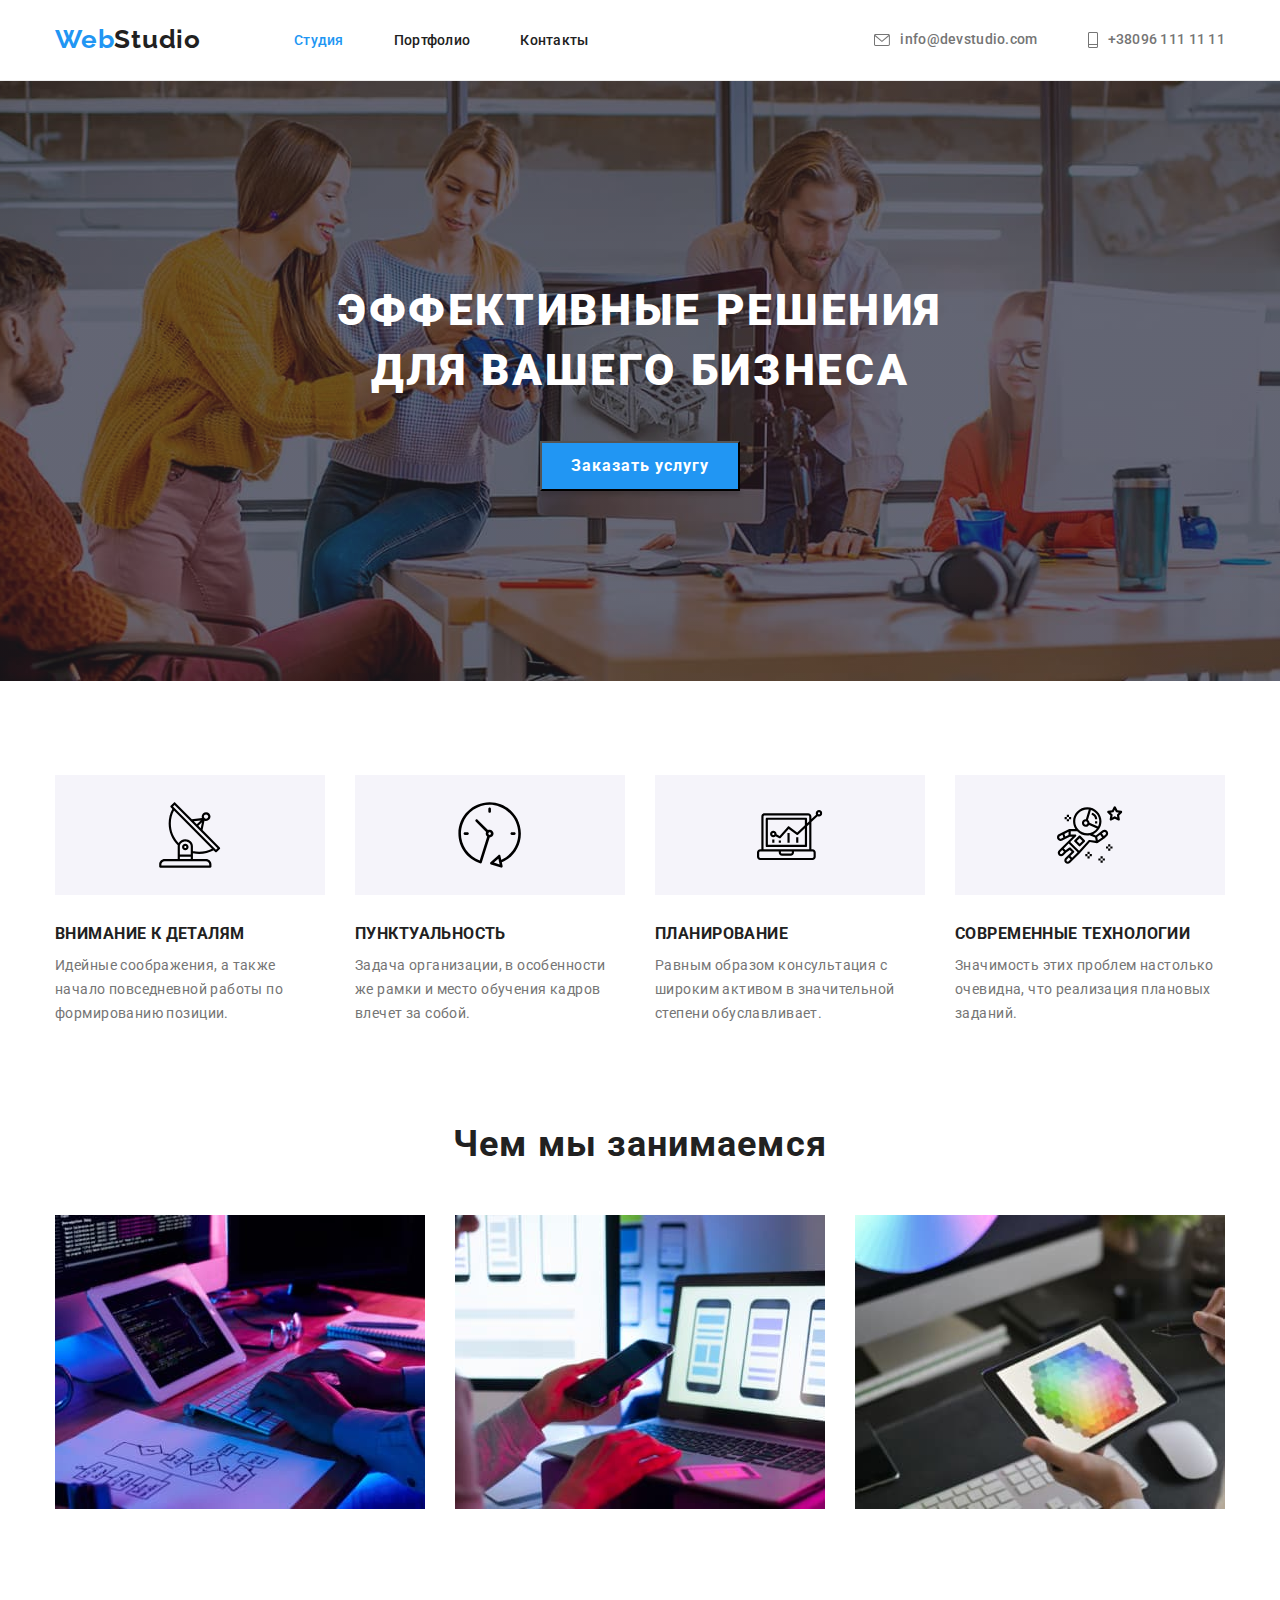
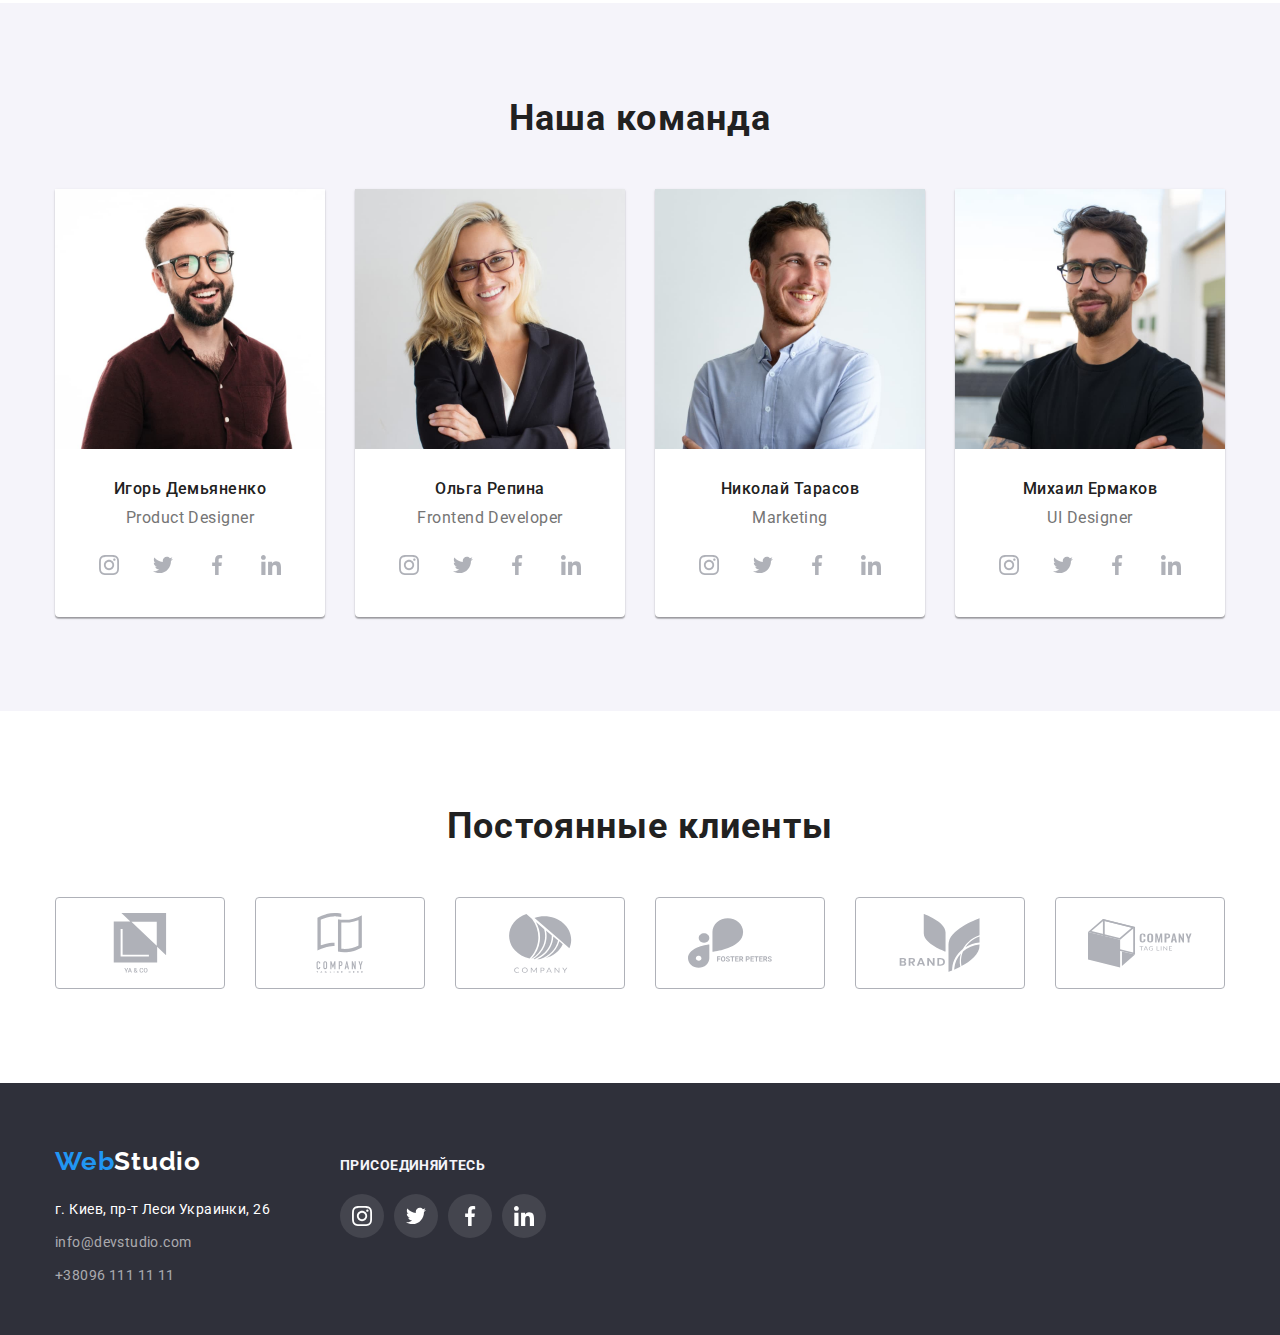
==== index.html @ df38a28b "start 5" ====
<!DOCTYPE html>
<html lang="ru">
<head>
    <meta charset="UTF-8">
    <meta http-equiv="X-UA-Compatible" content="IE=edge">
    <meta name="viewport" content="width=device-width, initial-scale=1.0">
    <title>Студия</title>
    <link rel="stylesheet" href="https://cdnjs.cloudflare.com/ajax/libs/modern-normalize/1.1.0/modern-normalize.css"
        integrity="sha512-Y0MM+V6ymRKN2zStTqzQ227DWhhp4Mzdo6gnlRnuaNCbc+YN/ZH0sBCLTM4M0oSy9c9VKiCvd4Jk44aCLrNS5Q=="
        crossorigin="anonymous" referrerpolicy="no-referrer" />
<link rel="preconnect" href="https://fonts.googleapis.com">
<link rel="preconnect" href="https://fonts.gstatic.com" crossorigin>
<link
    href="https://fonts.googleapis.com/css2?family=Raleway:wght@700;900&family=Roboto:wght@400;500;700;900&display=swap"
    rel="stylesheet">
    <link rel="stylesheet" href="css/style.css">
</head>
<body>
    <!-- HEADER SECTION -->
    <header class="header">
        <div class="main-nav container">
            <nav class="nav">
                <a href="./index.html" class="logo">Web<span class="logo-span">Studio</span>
                </a>
                <ul class="nav-list">
                    <li class="nav-item">
                        <a class="nav-link current" href="./index.html">Студия</a>
                    </li>
                    <li class="nav-item">
                        <a class="nav-link" href="./portfolio.html">Портфолио</a>
                    </li>
                    <li class="nav-item">
                        <a class="nav-link" href="#adress">Контакты</a>
                    </li>
                </ul>
            </nav>
            <ul class="nav-contact">
                <li class="nav-contact-item">
                    <a class="nav-contact-link" href="mailto:info@devstudio.com"><svg class="nav-icon" width="16" height="12">
                        <use href="./image/symbol-defs.svg#icon-mail">
                        </use>
                    </svg>info@devstudio.com
                       </a>
                </li>
                <li class="nav-contact-item">
                   
                    <a class="nav-contact-link" href="tel:+380961111111">
                        <svg class="nav-icon" width="10" height="16">
                            <use href="./image/symbol-defs.svg#icon-phone">
                            </use>
                        </svg>+38096 111 11 11
                       </a>
                </li>
            </ul>
        </div>
    </header>
        <!-- HERO SECTION -->
        <main>
        
            <section class="hero-section section overlay">
                <div class="container">
                <h1 class="hero-title">ЭФФЕКТИВНЫЕ РЕШЕНИЯ<br>ДЛЯ ВАШЕГО БИЗНЕСА </h1>
                <button class="primary-button" type="button">Заказать услугу</button>
            </div>
            </section>
        
        <!-- REASONS SECTION -->
        
    <section class="reasons section">
        <div class="container">
        <ul class="reasons-list">
            <li class="reasons-item"><div class="for-image">
                <svg class="antena">
                    <use href="./image/symbol-defs.svg#icon-antenna"></use>
                </svg>
            </div><h3 class="reasons">ВНИМАНИЕ К ДЕТАЛЯМ</h3>
                <p class="reasons-text">Идейные соображения, а также начало повседневной работы по формированию позиции.</p>
            </li>
            <li class="reasons-item"><div class="for-image"><svg class="antena">
                <use href="./image/symbol-defs.svg#icon-clock"></use>
            </svg></div><h3 class="reasons">ПУНКТУАЛЬНОСТЬ</h3>
            <p class="reasons-text">Задача организации, в особенности же рамки и место обучения кадров влечет за собой.</p></li>
            <li class="reasons-item"><div class="for-image"><svg class="antena">
                <use href="./image/symbol-defs.svg#icon-diagram"></use>
            </svg></div><h3 class="reasons">ПЛАНИРОВАНИЕ</h3>
            <p class="reasons-text">Равным образом консультация с широким активом в значительной степени обуславливает.</p></li>
            <li class="reasons-item"><div class="for-image"><svg class="antena">
                <use href="./image/symbol-defs.svg#icon-astronaut"></use>
            </svg></div><h3 class="reasons">СОВРЕМЕННЫЕ ТЕХНОЛОГИИ</h3>
            <p class="reasons-text">Значимость этих проблем настолько очевидна, что реализация плановых заданий.</p>
        </li>
        </ul>
    </div>
    </section>

    <!-- SPECIFIC SECTION -->
    <section class="specific section">
        <div class="container">
        <h2 class="specific-title">
            Чем мы занимаемся
        </h2>
        <ul class="specific-list">
            <li class="specific-item"><img src="./image/1.jpg" width="370" alt="Программист пишет код"/></li>
            <li class="specific-item"><img src="./image/2.jpg" width="370" alt="Мобильная разработка"/></li>
            <li class="specific-item"><img src="./image/3.jpg" width="370" alt="Планшет с палитрой"/></li>
        </ul>
        </div>
    </section>
    <!-- COMAND SECTION -->
    
    <section class="command section">
        <div class="container">
        <h2 class="command-title">
            Наша команда
        </h2>
        <ul class="command-list">
            <li class="command-item"><img src="./image/4.jpg" width="270" height="428" alt="Игорь Демьяненко" />
                <div>
                    <h3 class="command-name margin">Игорь Демьяненко</h3>
                    <p class="command-prof margin">Product Designer</p>
                        <ul class="command-social">
                            <li class="command-list-item">
                                <a class="command-link">
                                    <svg class="svg-command" width="20" height="20">
                                        <use href="./image/symbol-defs.svg#icon-instagram-2-1"></use>
                                    </svg>
                                </a>
                            </li>
                            <li class="command-list-item"
                                ><a class="command-link">
                                    <svg class="svg-command" width="20" height="20">
                                        <use href="./image/symbol-defs.svg#icon-twitter-1-1"></use>
                                    </svg>
                                </a>
                            </li>
                            <li class="command-list-item">
                                <a class="command-link">
                                    <svg class="svg-command" width="20" height="20">
                                        <use href="./image/symbol-defs.svg#icon-facebook-1-1"></use>
                                    </svg>
                                </a>
                            </li>
                            <li class="command-list-item">
                                <a class="command-link">
                                    <svg class="svg-command" width="20" height="20">
                                        <use href="./image/symbol-defs.svg#icon-linkedin-1-1"></use>
                                    </svg>
                                </a>
                            </li>
                        </ul>
                </div>
            </li>
            <li class="command-item"><img src="./image/5.jpg" width="270" height="428" alt="Ольга Репина"/>
                <div>
                    <h3 class="command-name margin">Ольга Репина</h3>
                    <p class="command-prof margin">Frontend Developer</p>
                        <ul class="command-social">
                            <li class="command-list-item">
                                <a class="command-link">
                                    <svg class="svg-command" width="20" height="20">
                                        <use href="./image/symbol-defs.svg#icon-instagram-2-1"></use>
                                    </svg>
                                </a>
                            </li>
                            <li class="command-list-item">
                                <a class="command-link">
                                    <svg class="svg-command" width="20" height="20">
                                        <use href="./image/symbol-defs.svg#icon-twitter-1-1"></use>
                                    </svg>
                                </a>
                            </li>
                            <li class="command-list-item">
                                <a class="command-link">
                                    <svg class="svg-command" width="20" height="20">
                                        <use href="./image/symbol-defs.svg#icon-facebook-1-1"></use>
                                    </svg>
                                </a>
                            </li>
                            <li class="command-list-item">
                                <a class="command-link">
                                    <svg class="svg-command" width="20" height="20">
                                        <use href="./image/symbol-defs.svg#icon-linkedin-1-1"></use>
                                    </svg>
                                </a>
                            </li>
                        </ul>
                </div>
            </li>
            <li class="command-item"><img src="./image/6.jpg" width="270" height="428" alt="Николай Тарасов"/>
                <div>
                <h3 class="command-name margin">Николай Тарасов</h3>
                <p class="command-prof margin">Marketing</p>
                <ul class="command-social">
                <li class="command-list-item"><a class="command-link">
                    <svg class="svg-command" width="20" height="20">
                            <use href="./image/symbol-defs.svg#icon-instagram-2-1">
                            </use>
            
                        </svg></a></li>
                <li class="command-list-item"><a class="command-link">
                    <svg class="svg-command" width="20" height="20">
                            <use href="./image/symbol-defs.svg#icon-twitter-1-1">
                            </use>
            
                        </svg></a></li>
                <li class="command-list-item"><a class="command-link">
                    <svg class="svg-command" width="20" height="20">
                            <use href="./image/symbol-defs.svg#icon-facebook-1-1">
                            </use>
            
                        </svg></a></li>
                <li class="command-list-item"><a class="command-link">
                    <svg class="svg-command" width="20" height="20">
                            <use href="./image/symbol-defs.svg#icon-linkedin-1-1">
                            </use>
                        </svg></a>
                    </li>
                                   </ul>
                                   </div>
            <li class="command-item"><img src="./image/7.jpg" width="270" height="428" alt="Михаил Ермаков" />
                <div>
                    <h3 class="command-name margin">Михаил Ермаков</h3>
                    <p class="command-prof margin">UI Designer</p>
                    <ul class="command-social">
                        <li class="command-list-item"><a class="command-link">
                                <svg class="svg-command" width="20" height="20">
                                    <use href="./image/symbol-defs.svg#icon-instagram-2-1">
                                    </use>
            
                                </svg></a></li>
                        <li class="command-list-item"><a class="command-link">
                                <svg class="svg-command" width="20" height="20">
                                    <use href="./image/symbol-defs.svg#icon-twitter-1-1">
                                    </use>
            
                                </svg></a></li>
                        <li class="command-list-item"><a class="command-link">
                                <svg class="svg-command" width="20" height="20">
                                    <use href="./image/symbol-defs.svg#icon-facebook-1-1">
                                    </use>
            
                                </svg></a></li>
                        <li class="command-list-item"><a class="command-link">
                                <svg class="svg-command" width="20" height="20">
                                    <use href="./image/symbol-defs.svg#icon-linkedin-1-1">
                                    </use>
            
                                </svg></a></li>
                    </ul>
                </div>
            </li>
            </ul>
        </div>
    </section>
    <!-- client sections-->
    <section class="section clients">
        <div class="container">
            <h2 class="title-clients">
                Постоянные клиенты
            </h2>
            <ul class="clienst-list">
                <li class="clients-item">

                    <a class="clients-link">
                    <svg class="icon icon-Union-2 svg-command" width="106" height="60">
                        <use href="./image/symbol-defs.svg#icon-Union-2"></use>
                    </svg>
                    </a>

                </li>
                <li class="clients-item">
                        <a class="clients-link">
                        <svg class="icon icon-group-3-1 svg-command" width="106" height="60">
                            <use href="./image/symbol-defs.svg#icon-group-3-1"></use>
                        </svg>
                        </a>

                </li>
                <li class="clients-item">
                        <a class="clients-link">
                    <svg class="icon icon-Object-2 svg-command" width="106" height="60">
                        <use href="./image/symbol-defs.svg#icon-Object-2"></use>
                    </svg>
             </a>
                </li>
                <li class="clients-item">
                        <a class="clients-link">
                        <svg class="icon icon-group-2 svg-command" width="106" height="60">
                            <use href="./image/symbol-defs.svg#icon-group-2"></use>
                        </svg>
                        </a>

                </li>
                <li class="clients-item">
                        <a class="clients-link">
                        <svg class="icon icon-group-1 svg-command" width="106" height="60">
                            <use href="./image/symbol-defs.svg#icon-group-1"></use>
                        </svg>
                        </a>

                </li>
                <li class="clients-item">
                        <a class="clients-link">
                        <svg class="icon icon-Object-1 svg-command" width="106" height="60">
                            <use href="./image/symbol-defs.svg#icon-Object-1"></use>
                        </svg>
                        </a>
                </li>
            </ul>


        </div>

    </section>
</main>
<!-- FOOTER SECTION -->
<footer class="footer">
    <div class="container">
        <div class="footer-logo">
    <a class="logo-footer" href="./index.html">Web<span class="span-footer">Studio</span>
    </a>
    <address class="address" id="adress">
        <ul class="adress-list">
            <li class="adress-item">г. Киев, пр-т Леси Украинки, 26</li>
            <li class="adress-item">
                <a class="adress-link" href="mailto:info@devstudio.com">info@devstudio.com</a>
            </li>
            <li class="adress-item">
                <a class="adress-link" href="tel:+380961111111">+38096 111 11 11</a>
            </li>
        </ul>
    </address>
    </div>
    <div class="common">
        <h3 class="common-title">
            присоединяйтесь
        </h3>
        <ul class="common-social">
            <li class="common-list-item"><a class="common-link" href="#0" target="_blank" rel="noreferrer nopener">
                    <svg class="svg-common" width="20" height="20">
                        <use href="./image/symbol-defs.svg#icon-instagram-2-1">
                        </use>
        
                    </svg></a></li>
            <li class="common-list-item"><a class="common-link" href="#0" target="_blank" rel="noreferrer nopener">
                    <svg class="svg-common" width="20" height="20">
                        <use href="./image/symbol-defs.svg#icon-twitter-1-1">
                        </use>
        
                    </svg></a></li>
            <li class="common-list-item"><a class="common-link" href="#0" target="_blank" rel="noreferrer nopener">
                    <svg class="svg-common" width="20" height="20">
                        <use href="./image/symbol-defs.svg#icon-facebook-1-1">
                        </use>
        
                    </svg></a></li>
            <li class="common-list-item"><a class="common-link" href="#0" target="_blank" rel="noreferrer nopener">
                    <svg class="svg-common" width="20" height="20">
                        <use href="./image/symbol-defs.svg#icon-linkedin-1-1">
                        </use>
        
                    </svg></a></li>
        </ul>

    </div>
</div>
</footer>
<script>
    const refs = {
            openModalBtn: document.querySelector('[data-modal-open]'),
            closeModalBtn: document.querySelector('[data-modal-close]'),
            modal: document.querySelector('[data-modal]'),
        };

        refs.openModalBtn.addEventListener('click', toggleModal);
        refs.closeModalBtn.addEventListener('click', toggleModal);

        function toggleModal() {
            refs.modal.classList.toggle('is-hidden');
        }
</script>
</body>
</html>
---- css/style.css ----
html {
  scroll-behavior: smooth;
}

/*Переменные*/
:root {
  --button-primary-color: #2196f3;
  --logo-first-color: #2196f3;
  --black-logo-color: #212121;
  --logo-white-color: #ffffff;
  --text-grey-color: #757575;
  --button-background-color: #f5f4fa;
  --footer-backgroung-color: #2f303a;
  --footer-text-color: rgba(255, 255, 255, 0.6);
  --command-backgroung-color: #f5f4fa;
}
h1,
h2,
h3,
h4,
h5,
h6,
p,
ul {
  margin: 0;
}
body {
  font-family: "Roboto", sans-serif;
  background-color: #ffffff;
  color: #757575;
  font-size: 14px;
  line-height: 1.71;
}

img {
  display: block;
  max-width: 100%;
  height: auto;
}

h2 {
  font-weight: 700;
  font-size: 36px;
  line-height: 1.17;
  text-align: center;
  letter-spacing: 0.03em;
  color: var(--black-logo-color);
}
a {
  text-decoration: none;
}
ul {
  padding: 0px;
  list-style: none;
}
.section {
  padding-top: 94px;
  padding-bottom: 94px;
}
.visually-hidden {
  position: absolute;
  white-space: nowrap;
  width: 1px;
  height: 1px;
  overflow: hidden;
  border: 0;
  padding: 0;
  clip: rect(0 0 0 0);
  clip-path: inset(50%);
  margin: -1px;
}
.main-nav {
  display: flex;
  align-items: center;
}
.header {
  border-bottom: solid 1px;
  color: #ececec;
}
.container {
  width: 1200px;
  margin-left: auto;
  margin-right: auto;
  padding-left: 15px;
  padding-right: 15px;
}
/*HEADER sections*/

.nav {
  display: flex;
}

.logo {
  font-family: Raleway, sans-serif;
  font-weight: 700;
  font-size: 26px;
  line-height: 1.19;
  letter-spacing: 0.03em;
  padding-top: 24px;
  padding-bottom: 25px;
  color: var(--logo-first-color);
}
.logo-span {
  color: var(--black-logo-color);
}
.nav-list {
  margin-left: 93px;
  display: flex;
}

.nav-list li {
}

.nav-list .nav-item + .nav-item {
  margin-left: 50px;
}

.nav-item {
}
.nav-link {
  display: inline-block;
  padding-top: 32px;
  padding-bottom: 32px;
  font-weight: 500;
  font-size: 14px;
  line-height: 16px;
  letter-spacing: 0.02em;
  color: var(--black-logo-color);

  transition-property: color;
  transition-duration: 250ms;
  transition-timing-function: cubic-bezier(0.4, 0, 0.2, 1);
}
.nav-link:focus,
.nav-link:hover {
  color: var(--button-primary-color);
}

.current {
  background-color: var(--logo-white-color);
  color: var(--button-primary-color);
}
.nav-contact {
  display: flex;
  margin-left: auto;
}
.nav-contact-item {
}
.nav-contact .nav-contact-item + .nav-contact-item {
  margin-left: 50px;
}

.nav-contact-link {
  display: flex;
  align-items: center;
  font-weight: 500;
  font-size: 14px;
  line-height: 1.14;
  letter-spacing: 0.02em;
  color: var(--text-grey-color);
  padding-top: 32px;
  padding-bottom: 32px;

  transition-property: color;
  transition-duration: 250ms;
  transition-timing-function: cubic-bezier(0.4, 0, 0.2, 1);
}
.nav-contact-link:focus,
.nav-contact-link:hover {
  color: var(--button-primary-color);
}
.hero-section {
  background-color: var(--footer-backgroung-color);
  text-align: center;
  padding: 200px 0;
  margin-left: auto;
  margin-right: auto;
}
.overlay {
  max-width: 1600px;
  height: 600px;
  margin-left: auto;
  margin-right: auto;
  background-image: linear-gradient(
      to right,
      rgba(47, 48, 58, 0.4),
      rgba(47, 48, 58, 0.4)
    ),
    url(../image/hero.jpg);
  background-repeat: no-repeat;
  background-size: cover;
  background-position: center;
}
.hero-title {
  margin-top: 0px;
  margin-bottom: 40px;
  font-weight: 900;
  font-size: 44px;
  line-height: 1.36;
  letter-spacing: 0.06em;
  text-transform: uppercase;
  color: var(--logo-white-color);
}

.primary-button {
  cursor: pointer;
  display: inline-block;
  width: 200px;
  height: 50px;
  font-weight: 700;
  font-size: 16px;
  line-height: 1.87;
  align-items: center;
  text-align: center;
  letter-spacing: 0.06em;
  background-color: var(--logo-first-color);
  color: var(--logo-white-color);
  box-shadow: 0px 4px 4px rgba(0, 0, 0, 0.15);
}

.primary-button:focus,
.primary-button:hover {
  background-color: #188ce8;
  color: var(--logo-white-color);
}

/*Reasons sections*/
.reasons {
  padding: 0px;
  margin: 0px;
}
.reasons-list {
  display: flex;
  margin-top: 94px;
  padding: 0px;
}
.reasons-item {
  text-align: left;
  font-weight: 700;
  font-size: 14px;
  line-height: 1.14;
  letter-spacing: 0.03em;
  color: var(--black-logo-color);
}
.reasons-text {
  width: 270px;
  height: 75px;
  margin-top: 10px;
  margin-bottom: 0px;
  font-weight: 400;
  font-size: 14px;
  line-height: 1.71;
  letter-spacing: 0.03em;
  color: var(--text-grey-color);
}
.reasons-item:not(:last-child) {
  margin-right: 30px;
}
.for-image {
  align-items: center;
  justify-content: center;
  display: flex;
  width: 270px;
  height: 120px;
  background-color: var(--command-backgroung-color);
  margin-bottom: 30px;
}

.clock {
  background-image: url(../svg/clock.svg);
  background-repeat: no-repeat;
  background-position: center;
}
.diagrama {
  background-image: url(../svg/diagram.svg);
  background-repeat: no-repeat;
  background-position: center;
}
.cosmonavt {
  background-image: url(../svg/astronaut.svg);
  background-repeat: no-repeat;
  background-position: center;
}

/*Specific sections*/
.specific {
}
.specific-title {
  margin-bottom: 50px;
}
.specific-list {
  display: flex;
}
.specific-list .specific-item + .specific-item {
  margin-left: 30px;
}
.specific-item {
}
/*Command Sections*/
.command.section {
  background-color: var(--button-background-color);
}
.command {
}
.about-div {
  box-shadow: 0px 1px 3px rgba(0, 0, 0, 0.12), 0px 1px 1px rgba(0, 0, 0, 0.14),
    0px 2px 1px rgba(0, 0, 0, 0.2);
  border-radius: 0px 0px 4px 4px;
}
.container-about {
  text-align: center;
}
.command-title {
  margin-bottom: 50px;
}
.command-list {
  display: flex;
  padding: 0px;
}
.command-social {
  padding-bottom: 30px;
  padding-right: 32px;
  padding-left: 32px;
  display: flex;
}

.command-name {
  margin-top: 30px;
  font-weight: 500;
  font-size: 16px;
  line-height: 1.19;
  text-align: center;
  letter-spacing: 0.03em;
  color: var(--black-logo-color);
}

.command-list :not(:last-child) {
  margin-right: 30px;
}
.command-name.margin {
  margin-right: 0px;
}
.command-prof.margin {
  margin-right: 0px;
}

.command-item {
  box-shadow: 0px 1px 3px rgba(0, 0, 0, 0.12), 0px 1px 1px rgba(0, 0, 0, 0.14),
    0px 2px 1px rgba(0, 0, 0, 0.2);
  border-radius: 0px 0px 4px 4px;

  background-color: var(--logo-white-color);
  width: 270px;
}
.command-list-item {
  width: 44px;
  height: 44px;
}
.command-list-item:not(:last-child) {
  margin-right: 10px;
}
.command-link {
  width: 100%;
  height: 100%;
  background-color: transparent;
  border-radius: 50%;
  display: flex;
  justify-content: center;
  align-items: center;
  color: #afb1b8;
}
.command-link:hover,
.command-link:focus {
  background-color: var(--button-primary-color);
  color: var(--logo-white-color);
}
.svg-command {
  fill: currentColor;
}
.command-prof {
  padding-bottom: 16px;
  margin-top: 10px;
  font-weight: 400;
  font-size: 16px;
  line-height: 1.19;
  text-align: center;
  letter-spacing: 0.03em;
}
/*MAIN PORTFOLIO SECTION*/

.work {
}
.work-list {
  display: flex;
  justify-content: center;
  margin-bottom: 50px;
  padding: 0px;
}
.work-list :last-child {
  margin-right: 0px;
}
.work-item {
  display: inline-block;
  margin-right: 8px;
  color: var(--black-logo-color);
  background-color: var(--button-background-color);
}

.work-button {
  border-radius: 4px;
  font-weight: 500;
  font-size: 16px;
  line-height: 1.62;
  text-align: center;
  letter-spacing: 0.03em;
}
.work-button:focus,
.work-button:hover {
  color: var(--logo-white-color);
  background-color: var(--logo-first-color);
  box-shadow: 0px 3px 1px rgba(121, 77, 77, 0.1),
    0px 1px 2px rgba(0, 0, 0, 0.08), 0px 2px 2px rgba(0, 0, 0, 0.12);
}
.button {
  border-radius: 4px;
  text-align: center;
  padding: 6px 22px;
}
.div-gallery {
  padding-right: 24px;
  padding-left: 24px;
  padding-bottom: 20px;
}
.gallery-list {
  display: flex;
  flex-wrap: wrap;
  padding: 0px;
}
.gallery-item {
  background: var(--logo-white-color);
  border: 1px solid #eeeeee;
  width: 370px;
  height: 404px;
  margin-right: 30px;
  margin-bottom: 30px;
}
.gallery-item:focus,
.gallery-item:hover {
  box-shadow: 0px 1px 1px rgba(0, 0, 0, 0.12), 0px 4px 4px rgba(0, 0, 0, 0.06),
    1px 4px 6px rgba(0, 0, 0, 0.16);
}
.gallery-list :nth-child(3n) {
  margin-right: 0px;
}
.gallery-list :nth-last-child(-n + 3) {
  margin-bottom: 0px;
}

.gallery-title {
  margin-top: 20px;
  font-weight: 700;
  font-size: 18px;
  line-height: 2;
  letter-spacing: 0.06em;
  color: var(--black-logo-color);
}
.text-gallery {
  font-weight: 400;
  font-size: 16px;
  line-height: 1.87;
  letter-spacing: 0.03em;
}

/* Clients sections*/
.footer > .container {
  display: flex;
  align-items: baseline;
}

.title-clients {
  margin-bottom: 50px;
}
.clients-item {
  margin-right: 30px;
  width: 170px;
  height: 92px;
}
.clienst-list {
  display: flex;
}
.clients-link {
  padding: 16px 32px 16px 32px;
  border-radius: 4px;
  border: 1px solid #afb1b8;
  background-color: transparent;
  display: flex;
  justify-content: center;
  align-items: center;
  color: #afb1b8;
  width: 100%;
  height: 100%;
}
.clients-link:hover,
.clients-link:focus {
  color: var(--button-primary-color);
  border: 1px solid var(--button-primary-color);
}
/*Footer sections*/
.footer-logo {
  padding-top: 60px;
}
.common {
  padding-top: 75px;
  margin-left: 70px;
}

.common-title {
  font-weight: 700;
  font-size: 14px;
  line-height: 1.14;
  letter-spacing: 0.03em;
  text-transform: uppercase;
  color: var(--button-background-color);
}
.footer {
  background-color: var(--footer-backgroung-color);
}
.logo-footer {
  font-family: Raleway, sans-serif;
  font-weight: 700;
  font-size: 26px;
  line-height: 1.19;
  letter-spacing: 0.03em;
  color: var(--button-primary-color);
}
.common-list-item {
  width: 44px;
  height: 44px;
  background-color: #ffffff 10%;
}
.common-list-item:not(:last-child) {
  margin-right: 10px;
}
.common-link {
  color: var(--logo-white-color);
  width: 100%;
  height: 100%;
  background-color: rgba(255, 255, 255, 0.1);
  border-radius: 50%;
  display: flex;
  align-items: center;
  justify-content: center;
  transition-property: background-color;
  transition-duration: 250ms;
  transition-timing-function: cubic-bezier(0.4, 0, 0.2, 1);
}
.common-link:hover,
.common-link:focus {
  background-color: var(--button-primary-color);
}
.svg-common {
  fill: currentColor;
}
.common-social {
  padding-bottom: 97px;
  margin-top: 20px;
  display: flex;
}
.span-footer {
  font-family: Raleway, sans-serif;
  font-weight: 700;
  font-size: 26px;
  line-height: 1.19;
  letter-spacing: 0.03em;
  color: var(--logo-white-color);
}
.address {
  margin-top: 20px;
}
.adress-list {
}
.adress-item {
  font-style: normal;
  font-weight: 400;
  font-size: 14px;
  line-height: 1.71;
  letter-spacing: 0.03em;
  color: var(--logo-white-color);
}
.adress-item:not(:last-child) {
  margin-bottom: 9px;
}

.adress-link {
  font-weight: 400;
  font-size: 14px;
  line-height: 1.71;
  letter-spacing: 0.03em;
  color: var(--footer-text-color);
}
.adress-link:hover,
.adress-link:focus {
  color: var(--button-primary-color);
}

.nav-icon {
  margin-right: 10px;
  fill: currentColor;
}
.antena {
  width: 65.32px;
  height: 70px;
}
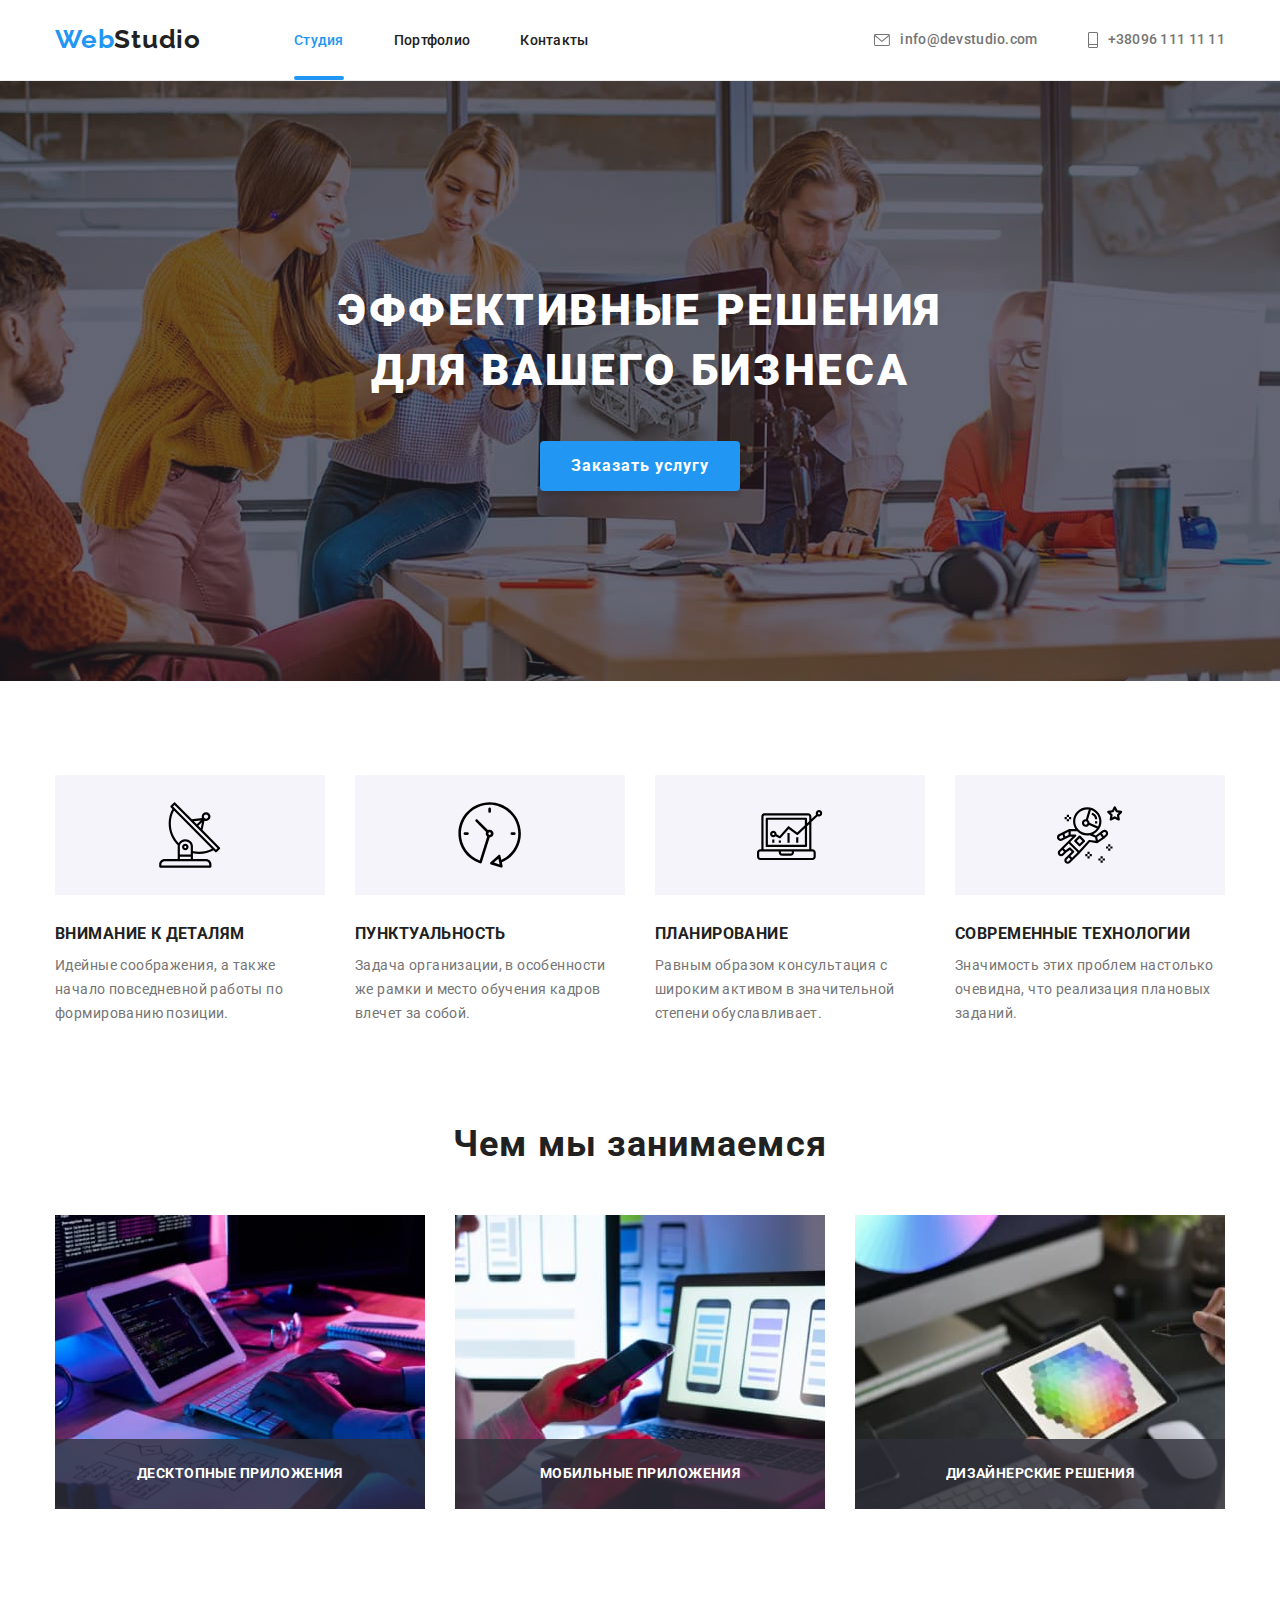
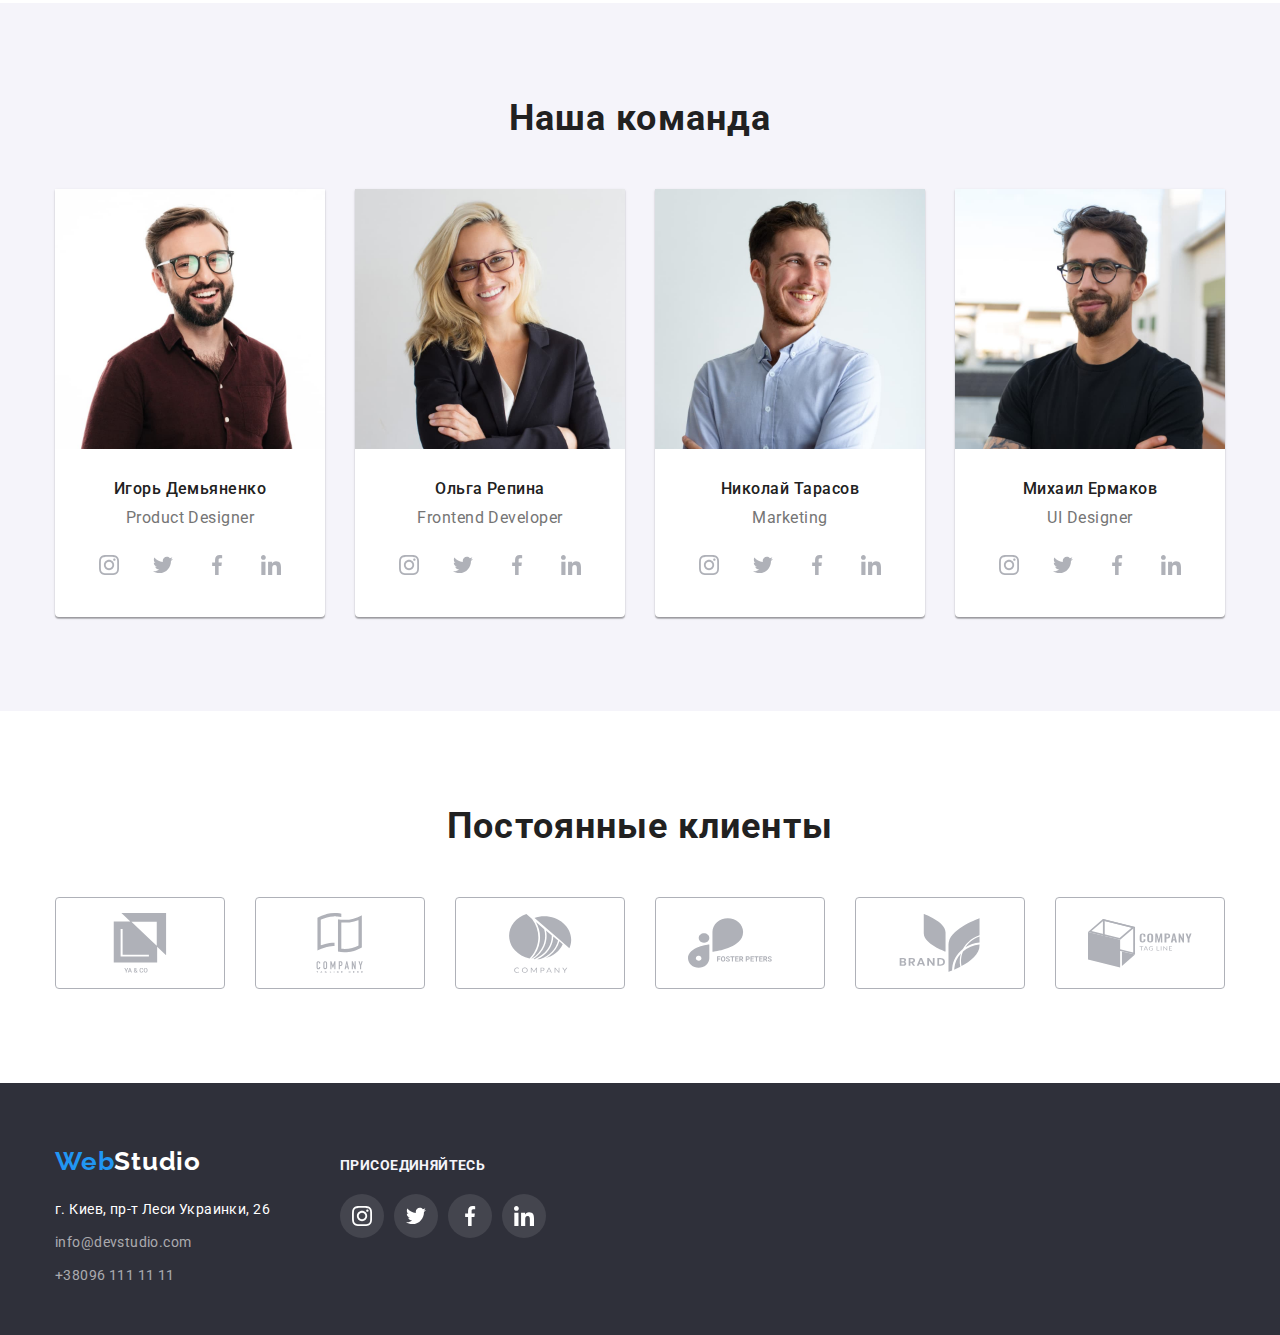
==== commit d9bdecf9: "hw 5" ====
--- a/index.html
+++ b/index.html
@@ -100,9 +100,36 @@
             Чем мы занимаемся
         </h2>
         <ul class="specific-list">
-            <li class="specific-item"><img src="./image/1.jpg" width="370" alt="Программист пишет код"/></li>
-            <li class="specific-item"><img src="./image/2.jpg" width="370" alt="Мобильная разработка"/></li>
-            <li class="specific-item"><img src="./image/3.jpg" width="370" alt="Планшет с палитрой"/></li>
+            <li class="specific-item">
+                <div class="thumbs">
+                <img src="./image/1.jpg" width="370" alt="Программист пишет код" />
+            </div>
+            <div class="thumbs-div">
+                <p class="thumbs-text">
+                    десктопные приложения
+                </p>
+            </div>
+        </li>
+            <li class="specific-item">
+                <div class="thumbs">
+                <img src="./image/2.jpg" width="370" alt="Мобильная разработка" />
+            </div>
+            <div class="thumbs-div">
+                <p class="thumbs-text">
+                    мобильные приложения
+                </p>
+            </div>
+        </li>
+            <li class="specific-item">
+                <div class="thumbs">
+                <img src="./image/3.jpg" width="370" alt="Планшет с палитрой" />
+            </div>
+            <div class="thumbs-div">
+                <p class="thumbs-text">
+                    дизайнерские решения
+                </p>
+            </div>
+        </li>
         </ul>
         </div>
     </section>
@@ -365,19 +392,7 @@
     </div>
 </div>
 </footer>
-<script>
-    const refs = {
-            openModalBtn: document.querySelector('[data-modal-open]'),
-            closeModalBtn: document.querySelector('[data-modal-close]'),
-            modal: document.querySelector('[data-modal]'),
-        };
-
-        refs.openModalBtn.addEventListener('click', toggleModal);
-        refs.closeModalBtn.addEventListener('click', toggleModal);
-
-        function toggleModal() {
-            refs.modal.classList.toggle('is-hidden');
-        }
+<script src="./js/modal.js">
 </script>
 </body>
 </html>
--- a/css/style.css
+++ b/css/style.css
@@ -116,6 +116,7 @@
 }
 
 .nav-item {
+  position: relative;
 }
 .nav-link {
   display: inline-block;
@@ -140,6 +141,17 @@
   background-color: var(--logo-white-color);
   color: var(--button-primary-color);
 }
+.current::after {
+  content: "";
+  position: absolute;
+  left: 0;
+  top: 76px;
+  width: 100%;
+  height: 4px;
+  background-color: var(--logo-first-color);
+  border-radius: 2px;
+}
+
 .nav-contact {
   display: flex;
   margin-left: auto;
@@ -216,6 +228,10 @@
   background-color: var(--logo-first-color);
   color: var(--logo-white-color);
   box-shadow: 0px 4px 4px rgba(0, 0, 0, 0.15);
+  border-radius: 4px;
+  border: 0px;
+  transition: color 250ms cubic-bezier(0.4, 0, 0.2, 1),
+    background-color 250ms cubic-bezier(0.4, 0, 0.2, 1);
 }
 
 .primary-button:focus,
@@ -283,6 +299,27 @@
 }
 
 /*Specific sections*/
+.thumbs {
+}
+.thumbs-div {
+  position: absolute;
+  width: 370px;
+  height: 70px;
+  background-color: rgba(47, 48, 58, 0.8);
+  bottom: 0;
+
+  padding-top: 27px;
+  padding-bottom: 27px;
+}
+.thumbs-text {
+  font-weight: 700;
+  font-size: 14px;
+  line-height: 1.14;
+  text-align: center;
+  letter-spacing: 0.03em;
+  text-transform: uppercase;
+  color: var(--logo-white-color);
+}
 .specific {
 }
 .specific-title {
@@ -295,6 +332,7 @@
   margin-left: 30px;
 }
 .specific-item {
+  position: relative;
 }
 /*Command Sections*/
 .command.section {
@@ -368,6 +406,8 @@
   justify-content: center;
   align-items: center;
   color: #afb1b8;
+  transition: color 250ms cubic-bezier(0.4, 0, 0.2, 1),
+    background-color 250ms cubic-bezier(0.4, 0, 0.2, 1);
 }
 .command-link:hover,
 .command-link:focus {
@@ -407,12 +447,14 @@
 }
 
 .work-button {
-  border-radius: 4px;
   font-weight: 500;
   font-size: 16px;
   line-height: 1.62;
   text-align: center;
   letter-spacing: 0.03em;
+  transition: color 250ms cubic-bezier(0.4, 0, 0.2, 1),
+    background-color 250ms cubic-bezier(0.4, 0, 0.2, 1),
+    box-shadow 250ms cubic-bezier(0.4, 0, 0.2, 1);
 }
 .work-button:focus,
 .work-button:hover {
@@ -425,7 +467,27 @@
   border-radius: 4px;
   text-align: center;
   padding: 6px 22px;
-}
+  border: 0px;
+}
+.gallery-thumb {
+  position: relative;
+  overflow: hidden;
+}
+.gallery-overlay {
+  position: absolute;
+  top: 0;
+  left: 0;
+  width: 100%;
+  height: 100%;
+  background: rgba(33, 150, 243, 0.9);
+  padding: 63px 24px 63px 24px;
+  transform: translateY(100%);
+  transition: transform 250ms cubic-bezier(0.4, 0, 0.2, 1);
+}
+.art-gallery:hover .gallery-overlay {
+  transform: translateY(0%);
+}
+
 .div-gallery {
   padding-right: 24px;
   padding-left: 24px;
@@ -436,6 +498,16 @@
   flex-wrap: wrap;
   padding: 0px;
 }
+.overlay-text {
+  width: 322px;
+  height: 168px;
+  font-weight: 400;
+  font-size: 18px;
+  line-height: 1.56;
+  letter-spacing: 0.03em;
+  color: var(--logo-white-color);
+}
+
 .gallery-item {
   background: var(--logo-white-color);
   border: 1px solid #eeeeee;
@@ -443,6 +515,7 @@
   height: 404px;
   margin-right: 30px;
   margin-bottom: 30px;
+  transition: box-shadow 250ms cubic-bezier(0.4, 0, 0.2, 1);
 }
 .gallery-item:focus,
 .gallery-item:hover {
@@ -499,6 +572,8 @@
   color: #afb1b8;
   width: 100%;
   height: 100%;
+  transition: color 250ms cubic-bezier(0.4, 0, 0.2, 1),
+    border 250ms cubic-bezier(0.4, 0, 0.2, 1);
 }
 .clients-link:hover,
 .clients-link:focus {
@@ -597,6 +672,7 @@
   line-height: 1.71;
   letter-spacing: 0.03em;
   color: var(--footer-text-color);
+  transition: color 250ms cubic-bezier(0.4, 0, 0.2, 1);
 }
 .adress-link:hover,
 .adress-link:focus {
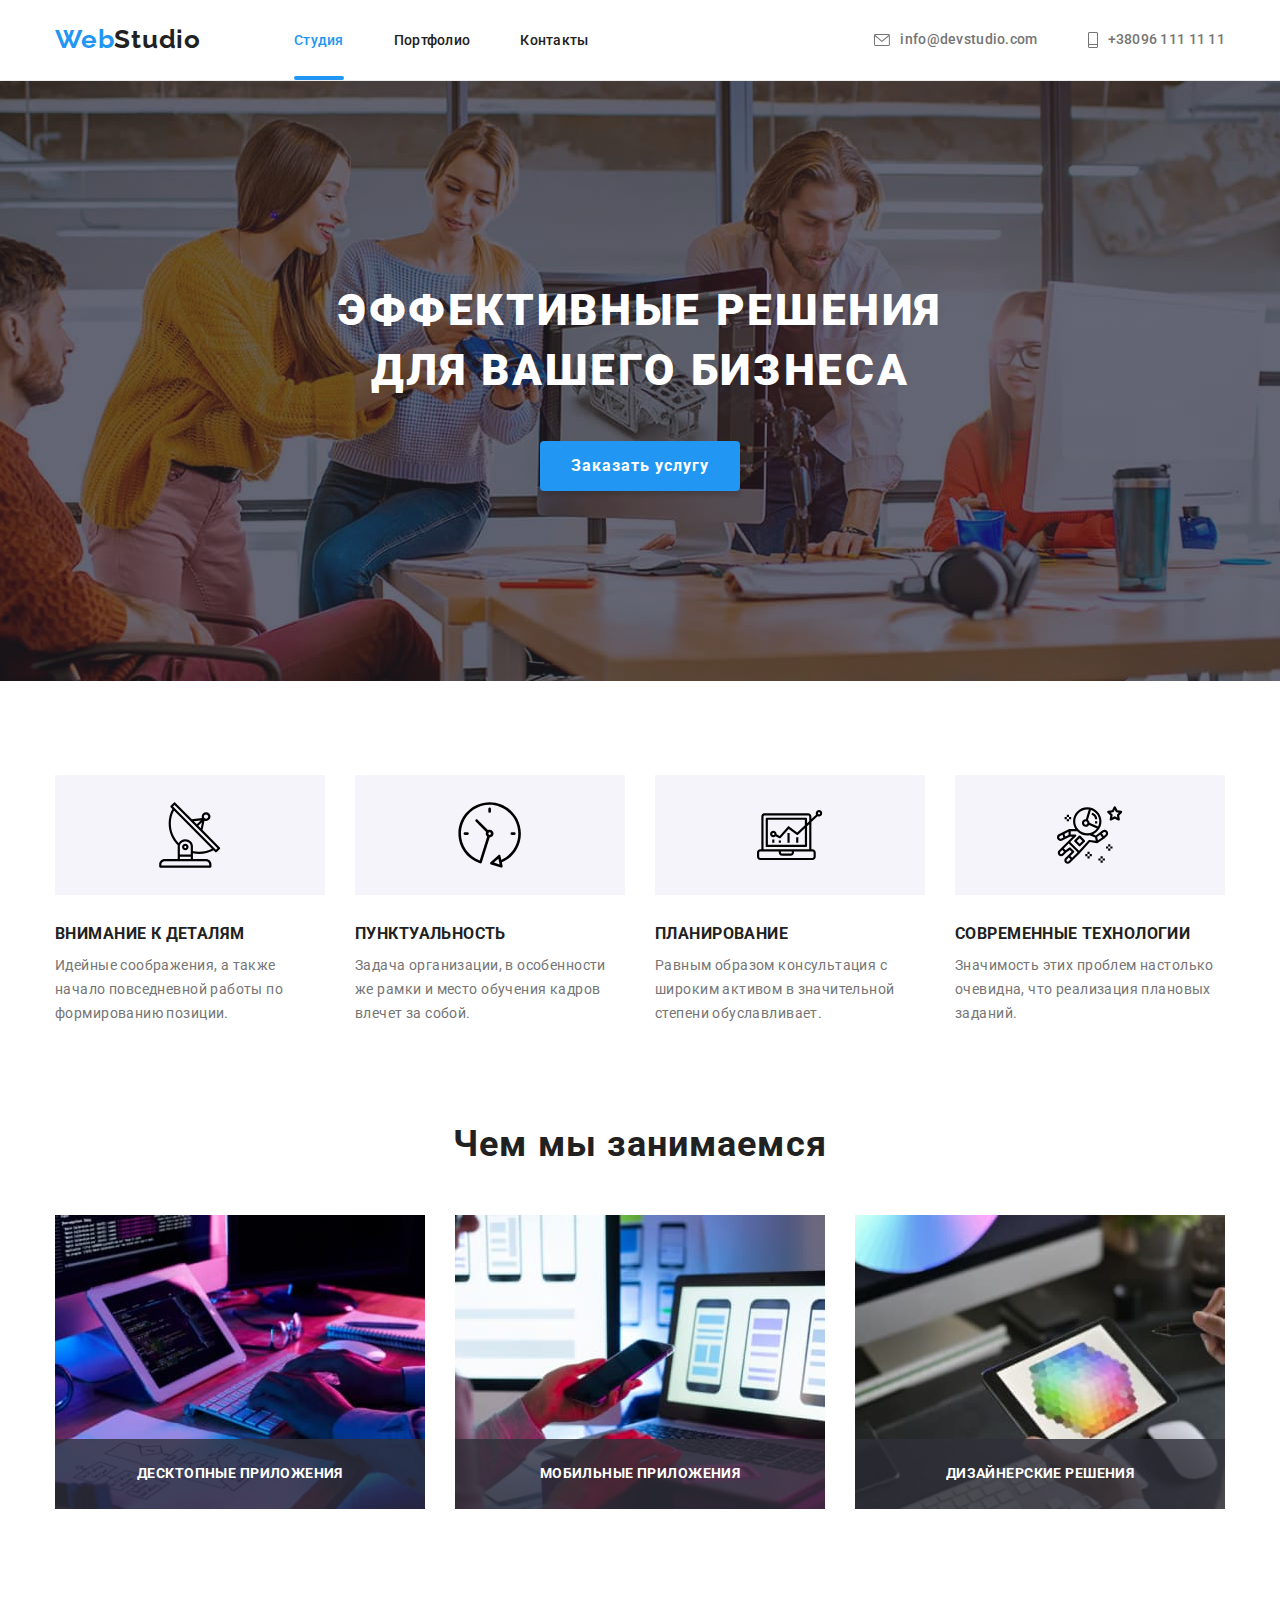
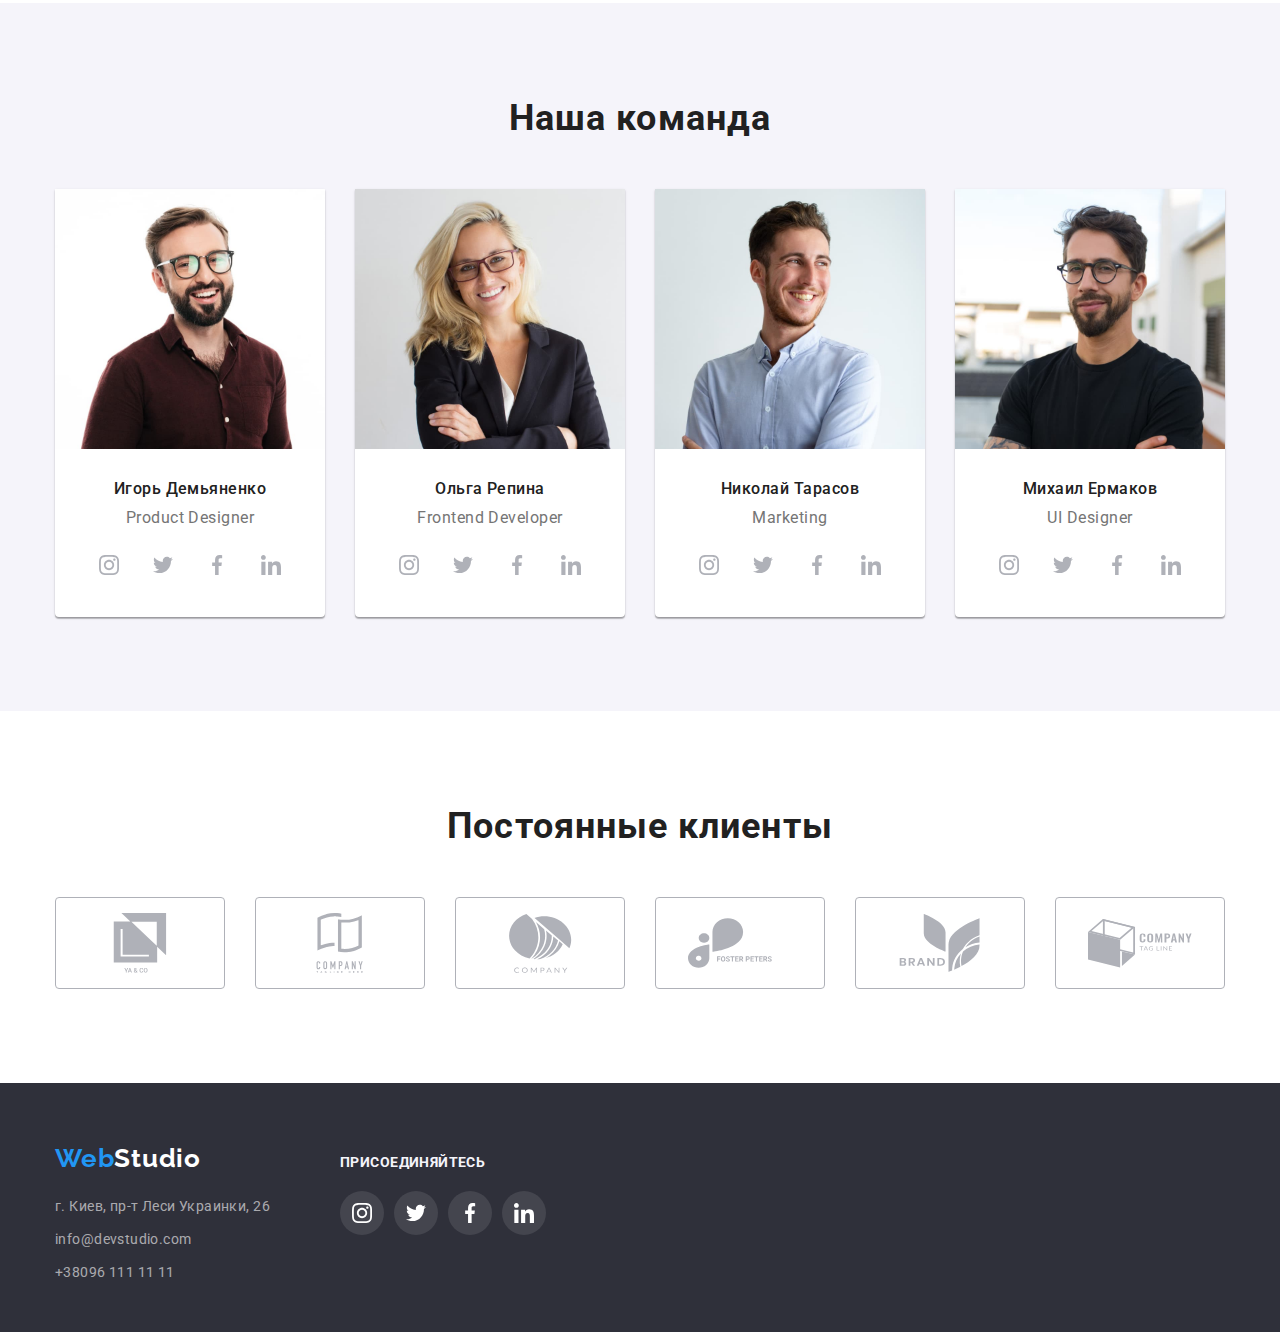
==== commit 12e00b50: "анимация" ====
--- a/index.html
+++ b/index.html
@@ -60,7 +60,7 @@
             <section class="hero-section section overlay">
                 <div class="container">
                 <h1 class="hero-title">ЭФФЕКТИВНЫЕ РЕШЕНИЯ<br>ДЛЯ ВАШЕГО БИЗНЕСА </h1>
-                <button class="primary-button" type="button">Заказать услугу</button>
+                <button class="primary-button" type="button" data-modal-open>Заказать услугу</button>
             </div>
             </section>
         
@@ -255,19 +255,22 @@
                                     </use>
             
                                 </svg></a></li>
-                        <li class="command-list-item"><a class="command-link">
+                        <li class="command-list-item">
+                            <a class="command-link">
                                 <svg class="svg-command" width="20" height="20">
                                     <use href="./image/symbol-defs.svg#icon-twitter-1-1">
                                     </use>
             
                                 </svg></a></li>
-                        <li class="command-list-item"><a class="command-link">
+                        <li class="command-list-item">
+                            <a class="command-link">
                                 <svg class="svg-command" width="20" height="20">
                                     <use href="./image/symbol-defs.svg#icon-facebook-1-1">
                                     </use>
             
                                 </svg></a></li>
-                        <li class="command-list-item"><a class="command-link">
+                        <li class="command-list-item">
+                            <a class="command-link">
                                 <svg class="svg-command" width="20" height="20">
                                     <use href="./image/symbol-defs.svg#icon-linkedin-1-1">
                                     </use>
@@ -348,7 +351,9 @@
     </a>
     <address class="address" id="adress">
         <ul class="adress-list">
-            <li class="adress-item">г. Киев, пр-т Леси Украинки, 26</li>
+            <li class="adress-item">
+            <a class="adress-link" href="https://goo.gl/maps/WA2h3F7Ne5NjgTWU8">
+                г. Киев, пр-т Леси Украинки, 26</a></li>
             <li class="adress-item">
                 <a class="adress-link" href="mailto:info@devstudio.com">info@devstudio.com</a>
             </li>
@@ -363,25 +368,29 @@
             присоединяйтесь
         </h3>
         <ul class="common-social">
-            <li class="common-list-item"><a class="common-link" href="#0" target="_blank" rel="noreferrer nopener">
+            <li class="common-list-item">
+                <a class="common-link" href="#0" target="_blank" rel="noreferrer nopener">
                     <svg class="svg-common" width="20" height="20">
                         <use href="./image/symbol-defs.svg#icon-instagram-2-1">
                         </use>
         
                     </svg></a></li>
-            <li class="common-list-item"><a class="common-link" href="#0" target="_blank" rel="noreferrer nopener">
+            <li class="common-list-item">
+                <a class="common-link" href="#0" target="_blank" rel="noreferrer nopener">
                     <svg class="svg-common" width="20" height="20">
                         <use href="./image/symbol-defs.svg#icon-twitter-1-1">
                         </use>
         
                     </svg></a></li>
-            <li class="common-list-item"><a class="common-link" href="#0" target="_blank" rel="noreferrer nopener">
+            <li class="common-list-item">
+                <a class="common-link" href="#0" target="_blank" rel="noreferrer nopener">
                     <svg class="svg-common" width="20" height="20">
                         <use href="./image/symbol-defs.svg#icon-facebook-1-1">
                         </use>
         
                     </svg></a></li>
-            <li class="common-list-item"><a class="common-link" href="#0" target="_blank" rel="noreferrer nopener">
+            <li class="common-list-item">
+                <a class="common-link" href="#0" target="_blank" rel="noreferrer nopener">
                     <svg class="svg-common" width="20" height="20">
                         <use href="./image/symbol-defs.svg#icon-linkedin-1-1">
                         </use>
@@ -392,6 +401,16 @@
     </div>
 </div>
 </footer>
+<div class="backdrop is-hidden" data-modal>
+    <div class="modal">
+        <button class="modal-close" data-modal-close>
+            <svg class="svg-close" width="14" height="14">
+                <use href="./image/symbol-defs.svg#icon-Vector-1">
+                </use>
+            </svg>
+        </button>
+    </div>
+</div>
 <script src="./js/modal.js">
 </script>
 </body>
--- a/css/style.css
+++ b/css/style.css
@@ -408,6 +408,7 @@
   color: #afb1b8;
   transition: color 250ms cubic-bezier(0.4, 0, 0.2, 1),
     background-color 250ms cubic-bezier(0.4, 0, 0.2, 1);
+  cursor: pointer;
 }
 .command-link:hover,
 .command-link:focus {
@@ -455,6 +456,7 @@
   transition: color 250ms cubic-bezier(0.4, 0, 0.2, 1),
     background-color 250ms cubic-bezier(0.4, 0, 0.2, 1),
     box-shadow 250ms cubic-bezier(0.4, 0, 0.2, 1);
+  cursor: pointer;
 }
 .work-button:focus,
 .work-button:hover {
@@ -487,6 +489,9 @@
 .art-gallery:hover .gallery-overlay {
   transform: translateY(0%);
 }
+.art-gallery {
+  cursor: pointer;
+}
 
 .div-gallery {
   padding-right: 24px;
@@ -574,6 +579,7 @@
   height: 100%;
   transition: color 250ms cubic-bezier(0.4, 0, 0.2, 1),
     border 250ms cubic-bezier(0.4, 0, 0.2, 1);
+  cursor: pointer;
 }
 .clients-link:hover,
 .clients-link:focus {
@@ -585,7 +591,7 @@
   padding-top: 60px;
 }
 .common {
-  padding-top: 75px;
+  padding-top: 72px;
   margin-left: 70px;
 }
 
@@ -599,6 +605,11 @@
 }
 .footer {
   background-color: var(--footer-backgroung-color);
+  display: flex;
+}
+.footer > .container {
+  display: flex;
+  align-items: baseline;
 }
 .logo-footer {
   font-family: Raleway, sans-serif;
@@ -687,3 +698,52 @@
   width: 65.32px;
   height: 70px;
 }
+
+/*modal window*/
+.backdrop {
+  position: fixed;
+  top: 0;
+  left: 0;
+
+  width: 100vw;
+  height: 100vh;
+  background: rgba(0, 0, 0, 0.2);
+  opacity: 1;
+  transition: opacity 250ms cubic-bezier(0.4, 0, 0.2, 1);
+}
+
+.backdrop.is-hidden {
+  opacity: 0;
+  pointer-events: none;
+}
+.backdrop.is-hidden .modal {
+  transform: translate(-50%, -50%) scale(0.9) rotate(360deg);
+  transition: transform 250ms cubic-bezier(0.4, 0, 0.2, 1);
+}
+
+.modal {
+  position: absolute;
+  transform: translate(-50%, -50%) scale(1) rotate(0);
+  transition: transform 250ms cubic-bezier(0.4, 0, 0.2, 1);
+  top: 50%;
+  left: 50%;
+  border-radius: 4px;
+  width: 528px;
+  height: 581px;
+  background-color: var(--logo-white-color);
+}
+
+.modal-close {
+  position: absolute;
+  top: 8px;
+  right: 8px;
+  display: flex;
+  width: 30px;
+  height: 30px;
+  border-radius: 50%;
+  border: 1px solid rgba(0, 0, 0, 0.1);
+  background: var(--logo-white-color);
+  align-items: center;
+  justify-content: center;
+  cursor: pointer;
+}
